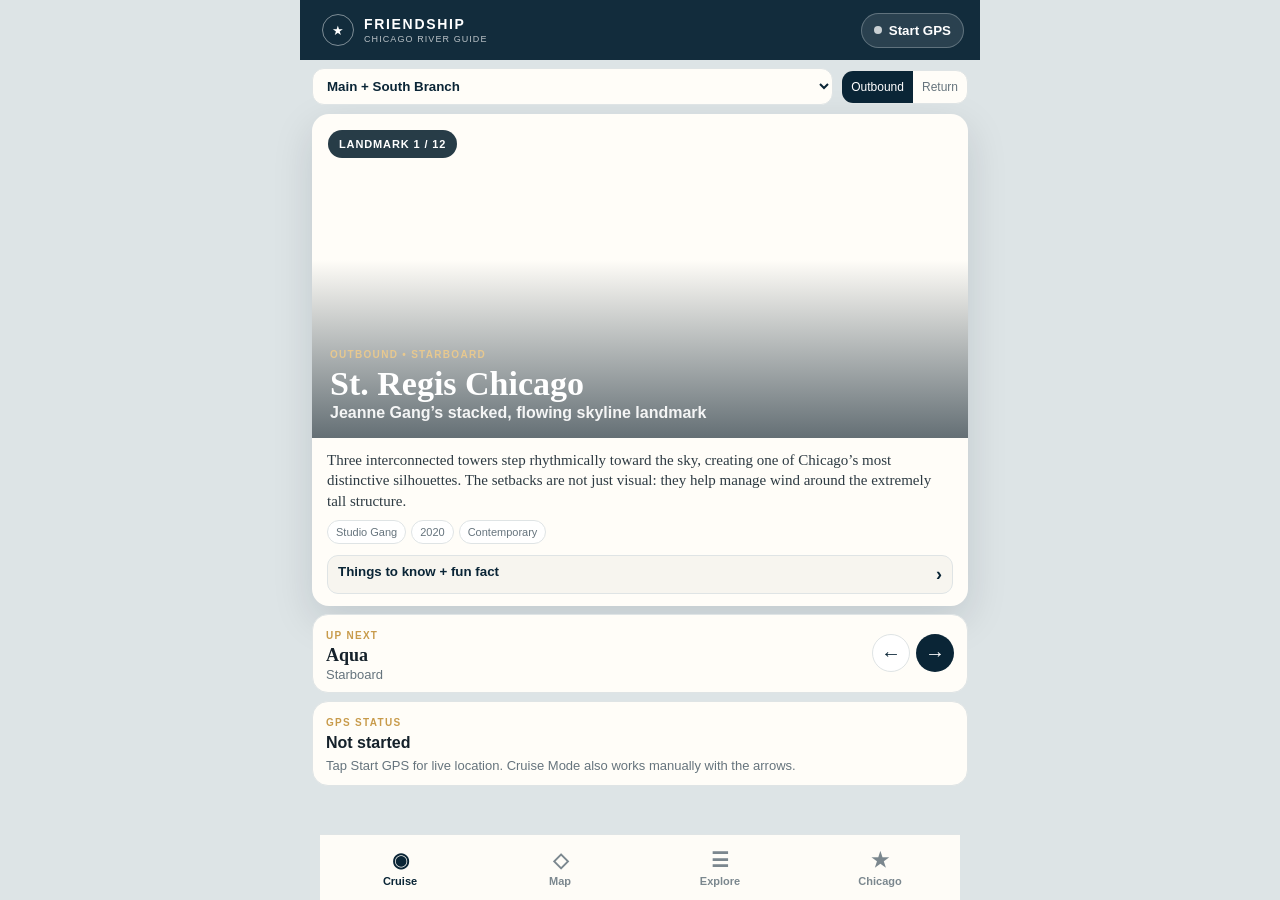
==== index.html @ 4856c68f "Load corrected St. Regis and Willis Tower photos" ====
<!doctype html>
<html lang="en">
<head>
<meta charset="utf-8">
<meta name="viewport" content="width=device-width,initial-scale=1,viewport-fit=cover">
<meta name="theme-color" content="#0a2536">
<meta name="apple-mobile-web-app-capable" content="yes">
<meta name="apple-mobile-web-app-status-bar-style" content="black-translucent">
<title>Friendship • Chicago River Guide</title>
<link rel="stylesheet" href="css/app.css?v=6">
<script>document.documentElement.classList.add("js");</script>
</head>
<body>
<header class="topbar">
  <button class="brand" id="homeBtn" aria-label="Guide home"><span class="flag">★</span><span><strong>FRIENDSHIP</strong><small>CHICAGO RIVER GUIDE</small></span></button>
  <button id="gpsBtn" class="gps-button"><span class="gps-dot"></span><span id="gpsLabel">Start GPS</span></button>
</header>
<main>
<section id="cruiseView" class="view active">
  <div class="route-strip">
    <select id="routeSelect" aria-label="Tour route"><option value="south">Main + South Branch</option><option value="north">Main + North Branch</option></select>
    <div class="direction-toggle" role="group"><button data-dir="outbound" class="active">Outbound</button><button data-dir="return">Return</button></div>
  </div>
  <article id="heroCard" class="hero-card">
    <div class="hero-image"><span class="hero-badge">LANDMARK 1</span><div class="hero-title-wrap"><span class="eyebrow">OUTBOUND • STARBOARD</span><h1>St. Regis Chicago</h1><p>Jeanne Gang’s stacked, flowing skyline landmark</p></div></div>
    <div class="hero-body"><p>Three interconnected towers step rhythmically toward the sky, creating one of Chicago’s most distinctive silhouettes.</p></div>
  </article>
  <section class="next-panel"><div><span class="eyebrow">UP NEXT</span><h3 id="nextName">Aqua</h3><p id="nextMeta">Starboard</p></div><div class="next-actions"><button id="prevBtn" class="circle-btn prev-btn" aria-label="Previous landmark">←</button><button id="nextBtn" class="circle-btn" aria-label="Next landmark">→</button></div></section>
  <section class="status-card" id="gpsStatus"><div><span class="eyebrow">GPS STATUS</span><strong>Not started</strong></div><p>Tap Start GPS for live location. Cruise Mode also works manually with the arrows.</p></section>
</section>
<section id="mapView" class="view"><div id="map"></div><div class="map-sheet"><strong id="mapSheetTitle">Tour map</strong><span id="mapSheetText">Tap a landmark pin for details.</span></div></section>
<section id="browseView" class="view"><div class="browse-head"><div><span class="eyebrow">ALL LANDMARKS</span><h1>Explore the river</h1></div><input id="searchInput" type="search" placeholder="Search"></div><div id="landmarkList" class="landmark-list"></div></section>
<section id="chicagoView" class="view chicago-view">
  <div class="chicago-head"><span class="eyebrow">BEYOND THE LANDMARKS</span><h1>Know Chicago</h1><p>The stories and symbols that make the buildings, bridges and river fit together.</p></div>
  <article class="story-card flag-wrap"><div class="flag-title"><span class="story-kicker">★ Chicago symbol</span><h2>Know the Chicago flag</h2></div><div class="chicago-flag" role="img" aria-label="Chicago flag with two blue stripes and four red six-pointed stars"><div class="flag-stripe top"></div><div class="flag-stars"><span>✶</span><span>✶</span><span>✶</span><span>✶</span></div><div class="flag-stripe bottom"></div></div><div class="flag-grid"><div class="flag-item"><strong>Two blue stripes</strong><span>Represent Chicago's waterways: Lake Michigan, the Chicago River system and the great canal connection.</span></div><div class="flag-item"><strong>Four red stars</strong><span>Fort Dearborn; the Great Chicago Fire; the 1893 World's Columbian Exposition; and the 1933–34 Century of Progress.</span></div><div class="flag-item"><strong>Six points each</strong><span>Chicago deliberately uses six-pointed stars. Each star's points carry additional symbolic meanings.</span></div><div class="flag-item"><strong>Designed in 1917</strong><span>Wallace Rice designed the flag. It originally had two stars; two more were added later.</span></div></div></article>
  <article class="story-card"><span class="story-kicker">Chicago story</span><h2>Why Chicago became Chicago</h2><h3>Water + rail + geography</h3><ul><li>Chicago sits near a low continental divide between the Great Lakes and Mississippi watersheds.</li><li>Early portage routes made the location strategically important before a major city existed.</li><li>Canals strengthened the water connection; railroads then multiplied Chicago's reach.</li><li>The city became a transfer point where goods, people, livestock, grain and mail changed transportation modes.</li><li>Much of the architecture along the river is a consequence of that economic geography.</li></ul><p class="takeaway"><strong>Worth knowing:</strong> Chicago did not become huge simply because it sat on Lake Michigan. Its power came from connecting transportation systems.</p></article>
  <article class="story-card"><span class="story-kicker">Engineering</span><h2>The river that changed direction</h2><ul><li>The Chicago River originally flowed toward Lake Michigan.</li><li>In 1900, Chicago completed the canal system that reversed the river's flow away from the lake.</li><li>Protecting Lake Michigan—the city's drinking-water source—was a major reason for the project.</li><li>The present Chicago Harbor Lock dates to the 1930s and helps control the lake-river connection.</li></ul><p class="takeaway">The memorable part is not simply that Chicago cleaned its river. The city re-engineered the regional water system.</p></article>
  <article class="story-card"><span class="story-kicker">Look around</span><h2>Chicago is a bridge city</h2><ul><li>Downtown street bridges are part of the city's navigation system, not just roadways.</li><li>The movable bridges let dense street grids coexist with a working river.</li><li>Bridge street names are one of the easiest ways to orient yourself as we move through downtown.</li><li>Watch how bridgehouses, steel trusses and skyscrapers form a layered streetscape visible only from the water.</li></ul></article>
  <article class="story-card"><span class="story-kicker">Return trip</span><h2>Don't repeat the tour—connect it</h2><ul><li>Compare River City with Marina City: same architect, radically different form.</li><li>Compare Aqua with St. Regis: same architect, two very different responses to form, site and wind.</li><li>At 150 North Riverside, look at the narrow base before looking up.</li><li>At Wolf Point, see if you can identify all three branches without the guide.</li><li>Compare older buildings that treated the river as infrastructure with newer buildings designed around river views and public space.</li></ul></article>
  <article class="story-card"><span class="story-kicker">Take it home</span><h2>Three big ideas</h2><p class="takeaway"><strong>1.</strong> Chicago exists where it does because of water and transportation.</p><p class="takeaway"><strong>2.</strong> Its architecture is inseparable from engineering—wind, soil, railroads, bridges and tight sites shaped what was possible.</p><p class="takeaway"><strong>3.</strong> The Chicago River isn't scenery behind the city. It is one of the main reasons the city exists.</p></article>
</section>
</main>
<nav class="bottom-nav"><button data-view="cruiseView" class="active"><span>◉</span>Cruise</button><button data-view="mapView"><span>◇</span>Map</button><button data-view="browseView"><span>☰</span>Explore</button><button data-view="chicagoView"><span>★</span>Chicago</button></nav>
<div id="detailModal" class="modal" aria-hidden="true"><div class="modal-backdrop"></div><article class="modal-card"><button id="closeModal" class="close-btn">×</button><div id="modalContent"></div></article></div>
<script type="module" src="js/app.js?v=6"></script>
<script type="module" src="js/photo-fix-v6.js?v=6"></script>
</body>
</html>
---- css/app.css ----
:root{--navy:#0a2536;--navy2:#102f43;--cream:#f6f1e8;--paper:#fffdf8;--gold:#c89b4b;--ink:#15212a;--muted:#66747d;--line:#dfe4e5;--green:#21765b;--shadow:0 14px 40px rgba(3,25,39,.13)}*{box-sizing:border-box}html,body{margin:0;background:var(--cream);color:var(--ink);font-family:-apple-system,BlinkMacSystemFont,"Segoe UI",sans-serif}body{padding-bottom:84px}.topbar{height:68px;position:sticky;top:0;z-index:1000;display:flex;align-items:center;justify-content:space-between;padding:0 16px;background:rgba(10,37,54,.96);backdrop-filter:blur(15px);color:#fff}.brand{display:flex;align-items:center;gap:10px;border:0;background:transparent;color:inherit;text-align:left}.brand .flag{display:grid;place-items:center;width:32px;height:32px;border:1px solid rgba(255,255,255,.45);border-radius:50%;font-size:13px}.brand strong{display:block;letter-spacing:.12em;font-size:14px}.brand small{display:block;opacity:.7;font-size:9px;letter-spacing:.12em;margin-top:2px}.gps-button{border:1px solid rgba(255,255,255,.25);background:rgba(255,255,255,.1);color:#fff;padding:9px 12px;border-radius:999px;font-weight:650;display:flex;align-items:center;gap:7px}.gps-dot{width:8px;height:8px;border-radius:50%;background:#c9d0d3}.gps-button.live .gps-dot{background:#55d99b;box-shadow:0 0 0 4px rgba(85,217,155,.14)}main{max-width:680px;margin:0 auto}.view{display:block}.js .view{display:none}.js .view.active{display:block}.route-strip{display:flex;gap:10px;padding:14px 14px 8px;align-items:center}.route-strip select{min-width:0;flex:1;border:1px solid var(--line);border-radius:12px;background:var(--paper);padding:11px 10px;font-weight:650;color:var(--navy)}.direction-toggle{display:flex;border:1px solid var(--line);border-radius:12px;overflow:hidden;background:var(--paper)}.direction-toggle button{border:0;background:transparent;padding:11px 9px;font-size:12px;color:var(--muted)}.direction-toggle button.active{background:var(--navy);color:#fff}.hero-card{margin:6px 14px 14px;background:var(--paper);border-radius:20px;overflow:hidden;box-shadow:var(--shadow)}.hero-image{height:310px;background:linear-gradient(135deg,#17394d,#7d9cac);background-size:cover;background-position:center;position:relative}.hero-image:after{content:"";position:absolute;inset:0;background:linear-gradient(0deg,rgba(5,24,36,.62) 0%,transparent 55%)}.hero-badge{position:absolute;left:16px;top:16px;z-index:2;background:rgba(8,31,45,.87);backdrop-filter:blur(8px);color:#fff;border-radius:999px;padding:8px 11px;font-weight:800;font-size:11px;letter-spacing:.08em}.hero-distance{position:absolute;right:16px;top:16px;z-index:2;background:rgba(255,255,255,.92);color:var(--navy);border-radius:999px;padding:8px 11px;font-weight:800;font-size:11px}.hero-title-wrap{position:absolute;left:18px;right:18px;bottom:16px;z-index:2;color:#fff}.hero-title-wrap .eyebrow{color:#e7c88f}.hero-title-wrap h1{font-family:Georgia,serif;font-size:34px;line-height:1.01;margin:5px 0 3px}.hero-title-wrap p{margin:0;font-weight:650;opacity:.92}.photo-credit{font-size:10px;color:#7b878e;margin:0 0 9px;text-align:right;font-family:-apple-system,BlinkMacSystemFont,"Segoe UI",sans-serif}.hero-body{padding:18px}.hero-body p{font-family:Georgia,serif;font-size:17px;line-height:1.48;margin:0 0 14px;color:#2d3a42}.fact-row{display:flex;gap:8px;overflow-x:auto;padding-bottom:2px}.fact-chip{white-space:nowrap;border:1px solid var(--line);border-radius:999px;padding:7px 10px;font-size:12px;color:var(--muted);background:#fff}.next-panel,.status-card{margin:0 14px 14px;background:var(--paper);border:1px solid var(--line);border-radius:16px;padding:15px 16px;display:flex;justify-content:space-between;align-items:center}.next-panel h3{margin:4px 0 2px;font-family:Georgia,serif;font-size:20px}.next-panel p{margin:0;color:var(--muted);font-size:13px}.circle-btn{width:42px;height:42px;border-radius:50%;border:0;background:var(--navy);color:#fff;font-size:20px}.eyebrow{font-size:10px;letter-spacing:.13em;font-weight:850;color:var(--gold)}.status-card{display:block}.status-card strong{display:block;margin-top:4px}.status-card p{font-size:13px;line-height:1.4;color:var(--muted);margin:8px 0 0}.status-card.live{border-color:#a9d6c5;background:#f4fbf8}#mapView{position:relative}#map{background:#dfe9ec;position:relative;overflow:visible;padding-bottom:10px}.map-sheet{position:static;margin:10px 14px 14px;background:rgba(255,253,248,.98);border-radius:14px;padding:12px 14px;box-shadow:var(--shadow)}.map-sheet strong{display:block}.map-sheet span{display:block;color:var(--muted);font-size:12px;margin-top:2px}.browse-head{padding:24px 16px 12px}.browse-head h1{font-family:Georgia,serif;margin:3px 0 16px;font-size:32px}.browse-head input{width:100%;border:1px solid var(--line);background:var(--paper);border-radius:12px;padding:12px 14px;font-size:16px}.landmark-list{padding:0 14px}.landmark-item{display:grid;grid-template-columns:82px 1fr auto;gap:12px;align-items:center;background:var(--paper);border:1px solid var(--line);padding:9px;border-radius:14px;margin-bottom:9px}.landmark-thumb{width:82px;height:70px;border-radius:9px;background:linear-gradient(135deg,#17394d,#8ba4b1);background-size:cover;background-position:center}.landmark-item h3{font-family:Georgia,serif;margin:0 0 3px;font-size:17px}.landmark-item p{margin:0;color:var(--muted);font-size:12px}.landmark-item button{border:0;background:transparent;color:var(--navy);font-size:19px;padding:12px}.bottom-nav{position:fixed;z-index:1200;left:0;right:0;bottom:0;height:72px;padding-bottom:env(safe-area-inset-bottom);background:rgba(255,253,248,.96);backdrop-filter:blur(16px);border-top:1px solid var(--line);display:flex;justify-content:space-around}.bottom-nav button{width:25%;border:0;background:transparent;color:#7b878e;font-size:11px;font-weight:700}.bottom-nav span{font-size:20px;display:block;margin-bottom:3px}.bottom-nav button.active{color:var(--navy)}.modal{display:none;position:fixed;inset:0;z-index:2000}.modal.open{display:block}.modal-backdrop{position:absolute;inset:0;background:rgba(2,18,28,.55)}.modal-card{position:absolute;left:0;right:0;bottom:0;max-height:86vh;overflow:auto;background:var(--paper);border-radius:22px 22px 0 0;padding:0 0 calc(20px + env(safe-area-inset-bottom));box-shadow:0 -20px 60px rgba(0,0,0,.18)}.close-btn{position:sticky;float:right;top:12px;margin:12px 12px 0 0;z-index:3;width:36px;height:36px;border-radius:50%;border:0;background:rgba(255,255,255,.92);font-size:24px}.modal-photo{height:260px;background:linear-gradient(135deg,#17394d,#8ba4b1);background-size:cover;background-position:center}.modal-copy{padding:20px}.modal-copy h2{font-family:Georgia,serif;font-size:29px;margin:5px 0 5px}.modal-copy .subtitle{color:var(--muted);margin:0 0 16px}.modal-copy p{font-family:Georgia,serif;line-height:1.55}.detail-grid{display:grid;grid-template-columns:1fr 1fr;border-top:1px solid var(--line);margin-top:16px}.detail-grid div{padding:12px 0;border-bottom:1px solid var(--line)}.detail-grid div:nth-child(odd){padding-right:10px}.detail-grid strong{display:block;font-size:11px;color:var(--muted);text-transform:uppercase;letter-spacing:.08em}.detail-grid span{font-size:14px;font-weight:650}.offline-map{width:100%;height:auto;aspect-ratio:100/128;display:block;background:#eef2f1;max-height:66vh}.river-line{fill:none;stroke:#70aec7;stroke-width:10;stroke-linecap:round;stroke-linejoin:round}.river-core{fill:none;stroke:#c2e0ea;stroke-width:6.5;stroke-linecap:round;stroke-linejoin:round}.route-line{fill:none;stroke:#16394d;stroke-width:2.1;stroke-dasharray:5 3;opacity:.95}.context-river{fill:none;stroke:#91a6ad;stroke-width:5.5;opacity:.22;stroke-linecap:round;stroke-linejoin:round}.map-pin{cursor:pointer}.map-pin circle{fill:#d7a93d;stroke:#fff;stroke-width:1.1}.map-pin .pin-num{font-size:3.1px;text-anchor:middle;dominant-baseline:middle;fill:#17394d;font-weight:900}.user-dot{fill:#16805f;stroke:#fff;stroke-width:1.5}.user-accuracy{fill:#16805f;opacity:.11;stroke:#16805f;stroke-width:.35}.map-bg-label{font-size:2.8px;fill:#6f8188;letter-spacing:.08em}.water-label{fill:#4f91aa;font-size:2.45px;font-weight:800;letter-spacing:.05em}.map-ref circle{fill:#6f8188}.map-ref text{fill:#52666e;font-size:2.15px;font-weight:700}.map-legend{position:static;display:grid;grid-template-columns:1fr 1fr;gap:6px 10px;background:#fffdf8;border-top:1px solid rgba(23,57,77,.12);padding:12px 14px 14px;max-height:220px;overflow:auto}.map-key{display:flex;align-items:center;gap:6px;font-size:10.5px;line-height:1.15;color:#263e49}.map-key b{display:grid;place-items:center;min-width:19px;height:19px;border-radius:50%;background:#d7a93d;color:#17394d;font-size:10px}.map-key.active{font-weight:800}.map-key.active b{outline:2px solid #17394d}.prev-btn{margin-right:6px;background:#fff;color:var(--navy);border:1px solid var(--line)}.next-actions{display:flex;align-items:center}.chicago-view{padding:20px 14px 110px}.chicago-head{padding:4px 2px 16px}.chicago-head h1{font-family:Georgia,serif;font-size:32px;margin:4px 0 6px}.chicago-head p{color:var(--muted);margin:0;line-height:1.45}.story-card{background:var(--paper);border:1px solid var(--line);border-radius:16px;padding:17px;margin-bottom:12px;box-shadow:0 5px 18px rgba(20,43,54,.04)}.story-card h2{font-family:Georgia,serif;font-size:23px;margin:2px 0 10px}.story-card h3{font-size:12px;letter-spacing:.09em;text-transform:uppercase;color:var(--muted);margin:15px 0 6px}.story-card p{line-height:1.5;margin:7px 0}.story-card ul{margin:7px 0 0;padding-left:20px}.story-card li{margin:7px 0;line-height:1.4}.flag-wrap{overflow:hidden;padding:0}.flag-title{padding:17px 17px 6px}.chicago-flag{position:relative;height:150px;background:#fff;margin:8px 17px 12px;border:1px solid #d8d8d8;box-shadow:0 4px 12px rgba(0,0,0,.05)}.flag-stripe{position:absolute;left:0;right:0;height:23px;background:#6cc3e6}.flag-stripe.top{top:28px}.flag-stripe.bottom{bottom:28px}.flag-stars{position:absolute;left:0;right:0;top:55px;height:40px;display:flex;align-items:center;justify-content:center;gap:12px;color:#e02630;font-size:30px;font-weight:900;line-height:1}.flag-grid{display:grid;grid-template-columns:1fr 1fr;gap:9px;padding:0 17px 17px}.flag-item{background:#f5f7f6;border-radius:11px;padding:10px}.flag-item strong{display:block;font-size:11px;text-transform:uppercase;letter-spacing:.07em;color:var(--navy);margin-bottom:3px}.flag-item span{font-size:12px;color:#52666e;line-height:1.35}.story-kicker{display:inline-flex;align-items:center;gap:6px;font-size:11px;font-weight:800;color:#b17a13;text-transform:uppercase;letter-spacing:.08em}.takeaway{border-left:4px solid #d7a93d;padding-left:13px}.more-btn{display:block;width:100%;margin-top:14px;border:1px solid var(--line);background:#f7f5ef;color:var(--navy);border-radius:11px;padding:11px 12px;font-weight:800;text-align:left}.more-btn span{float:right;font-size:18px}.things-box{background:#f5f7f6;border-radius:13px;padding:13px 14px;margin:16px 0}.things-box h3,.fun-box h3{margin:0 0 8px;font-size:11px;letter-spacing:.09em;text-transform:uppercase;color:var(--muted)}.things-box ul{margin:0;padding-left:19px}.things-box li{margin:6px 0;line-height:1.4;font-family:system-ui,-apple-system,sans-serif;font-size:14px}.fun-box{border-left:4px solid #d7a93d;padding:10px 13px;background:#fff9ea;border-radius:0 10px 10px 0;margin:14px 0}.fun-box p{margin:0;font-family:system-ui,-apple-system,sans-serif;font-size:14px;line-height:1.45}
/* v2 hosted layout: keep Cruise controls within first viewport */
:root{--topbar-h:60px;--bottomnav-h:66px}body{padding-bottom:calc(var(--bottomnav-h) + env(safe-area-inset-bottom))}.topbar{height:var(--topbar-h)}.bottom-nav{height:var(--bottomnav-h)}#cruiseView{min-height:calc(100dvh - var(--topbar-h) - var(--bottomnav-h));padding-bottom:4px}.route-strip{padding:8px 12px 5px;gap:8px}.route-strip select,.direction-toggle button{padding-top:9px;padding-bottom:9px}.hero-card{margin:4px 12px 8px;border-radius:17px}.hero-image{height:clamp(190px,31dvh,270px)}.hero-body{padding:12px 15px}.hero-body>p{font-size:15px;line-height:1.35;margin:0 0 9px;display:-webkit-box;-webkit-line-clamp:3;-webkit-box-orient:vertical;overflow:hidden}.fact-row{gap:5px}.fact-chip{padding:5px 8px;font-size:11px}.more-btn{margin-top:9px;padding:8px 10px}.next-panel{margin:0 12px 8px;padding:10px 13px;min-height:58px}.next-panel h3{font-size:18px;margin:2px 0 1px}.circle-btn{width:38px;height:38px}.status-card{margin:0 12px 8px;padding:10px 13px}.status-card p{margin-top:5px}.local-note{display:none}@media(max-width:430px) and (max-height:800px){:root{--topbar-h:56px}.hero-image{height:clamp(165px,27dvh,220px)}.hero-title-wrap h1{font-size:27px}.hero-body>p{-webkit-line-clamp:2}.fact-row{display:none}.more-btn{margin-top:4px}.route-strip{padding-top:5px}}@media(max-width:420px){.hero-title-wrap h1{font-size:30px}.route-strip{flex-wrap:wrap}.route-strip select{flex-basis:100%}.direction-toggle{width:100%}.direction-toggle button{flex:1}.map-legend{grid-template-columns:1fr;max-height:240px}.offline-map{max-height:none}}@media(max-width:390px){.bottom-nav button{font-size:10px}.bottom-nav span{font-size:18px}.flag-grid{grid-template-columns:1fr}.chicago-flag{height:130px}.flag-stars{font-size:26px;gap:9px;top:47px}.flag-stripe.top{top:24px}.flag-stripe.bottom{bottom:24px}}@media(min-width:700px){body{background:#dde4e6}.topbar{max-width:680px;margin:0 auto}.hero-image{height:clamp(220px,36dvh,330px)}.hero-body>p{-webkit-line-clamp:4}.bottom-nav{left:50%;transform:translateX(-50%);max-width:680px}.modal-card{max-width:680px;left:50%;transform:translateX(-50%)}}
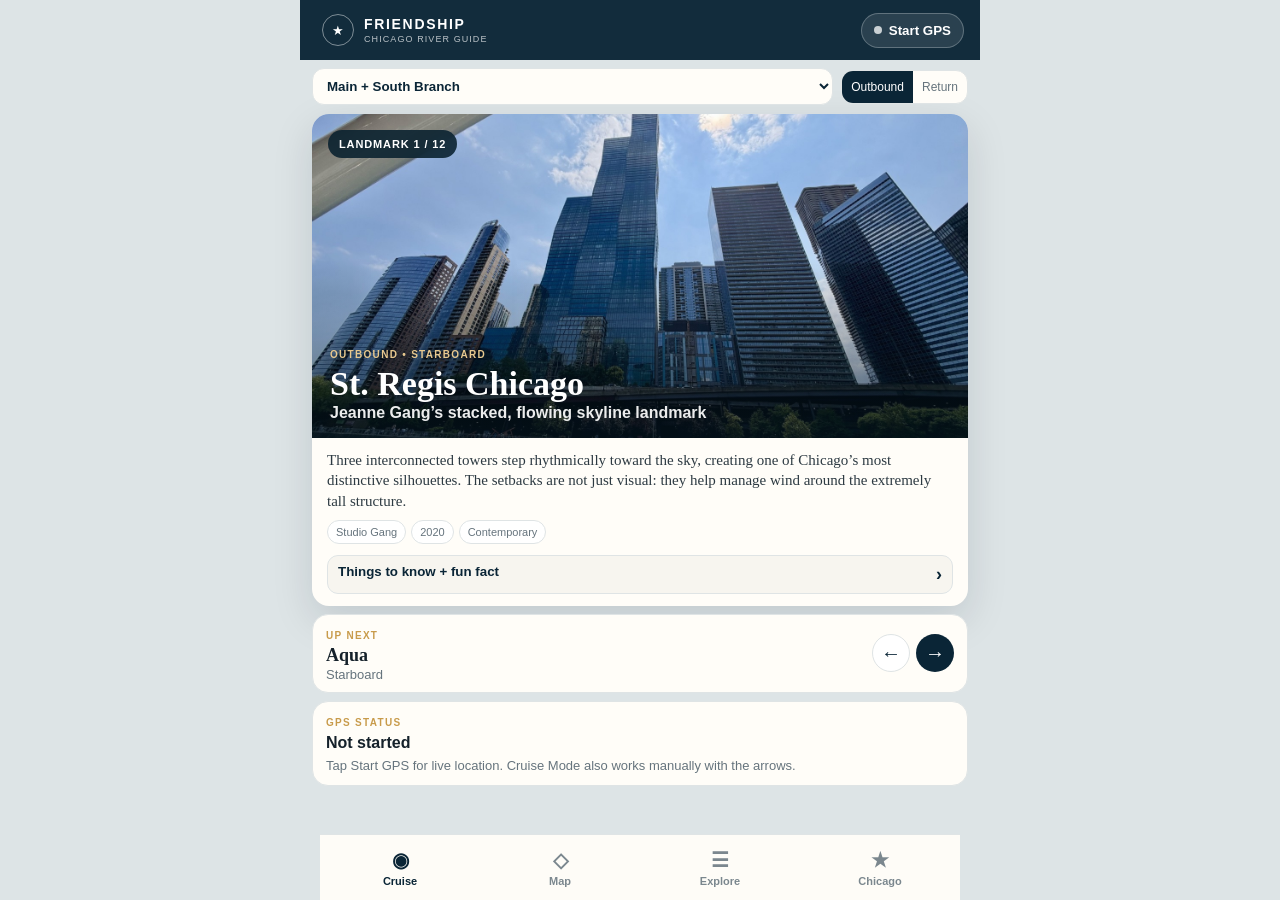
==== commit 986b73c5: "Load corrected landmark photo wiring" ====
--- a/index.html
+++ b/index.html
@@ -7,7 +7,7 @@
 <meta name="apple-mobile-web-app-capable" content="yes">
 <meta name="apple-mobile-web-app-status-bar-style" content="black-translucent">
 <title>Friendship • Chicago River Guide</title>
-<link rel="stylesheet" href="css/app.css?v=6">
+<link rel="stylesheet" href="css/app.css?v=5">
 <script>document.documentElement.classList.add("js");</script>
 </head>
 <body>
@@ -42,7 +42,7 @@
 </main>
 <nav class="bottom-nav"><button data-view="cruiseView" class="active"><span>◉</span>Cruise</button><button data-view="mapView"><span>◇</span>Map</button><button data-view="browseView"><span>☰</span>Explore</button><button data-view="chicagoView"><span>★</span>Chicago</button></nav>
 <div id="detailModal" class="modal" aria-hidden="true"><div class="modal-backdrop"></div><article class="modal-card"><button id="closeModal" class="close-btn">×</button><div id="modalContent"></div></article></div>
-<script type="module" src="js/app.js?v=6"></script>
-<script type="module" src="js/photo-fix-v6.js?v=6"></script>
+<script type="module" src="js/app.js?v=5"></script>
+<script type="module" src="js/photo-fix-v7.js?v=7"></script>
 </body>
 </html>
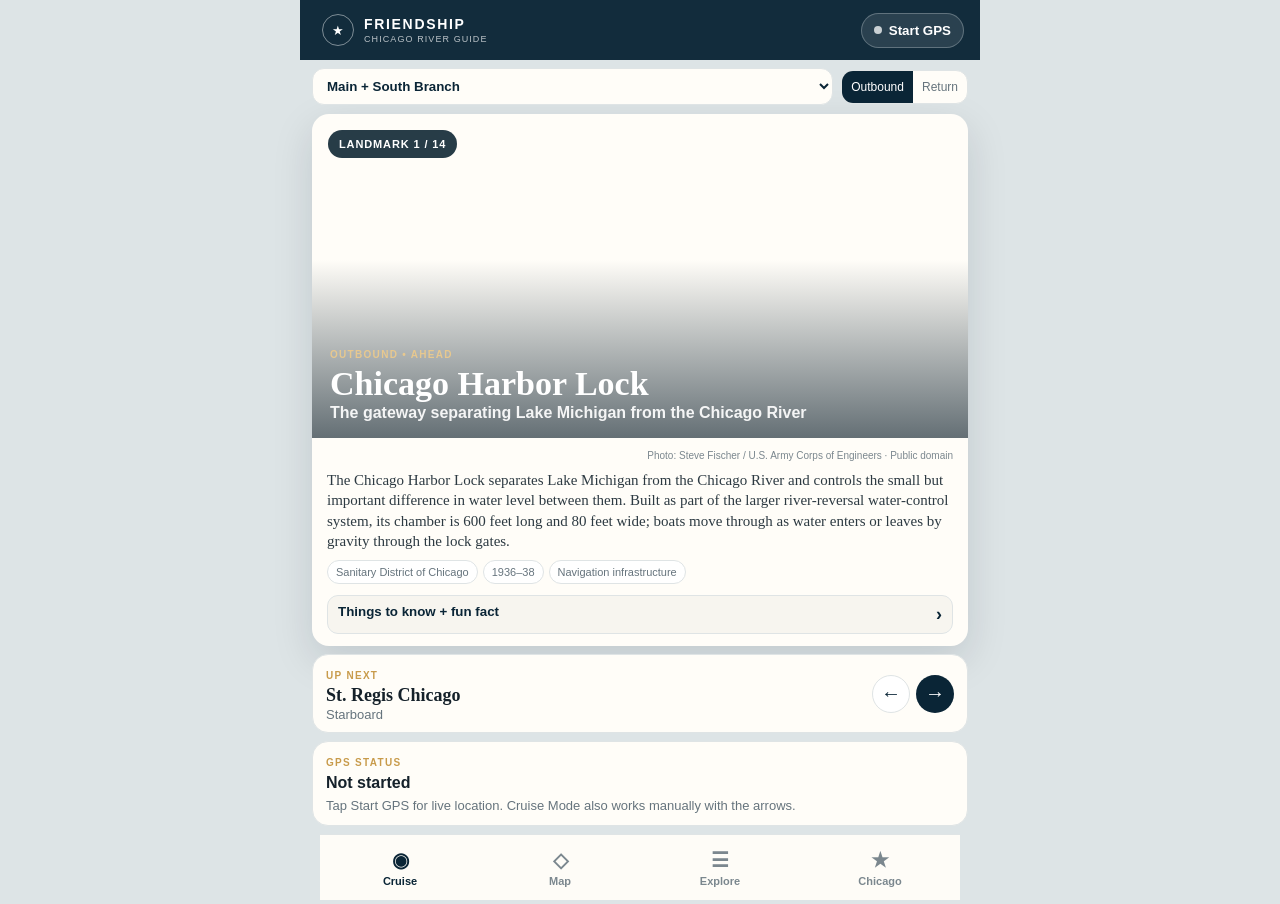
==== commit 65424a87: "Add Google Analytics to River Guide" ====
--- a/index.html
+++ b/index.html
@@ -6,9 +6,20 @@
 <meta name="theme-color" content="#0a2536">
 <meta name="apple-mobile-web-app-capable" content="yes">
 <meta name="apple-mobile-web-app-status-bar-style" content="black-translucent">
+<meta http-equiv="Cache-Control" content="no-cache, no-store, must-revalidate">
+<meta http-equiv="Pragma" content="no-cache">
+<meta http-equiv="Expires" content="0">
 <title>Friendship • Chicago River Guide</title>
-<link rel="stylesheet" href="css/app.css?v=5">
-<script>document.documentElement.classList.add("js");</script>
+<link id="appStyles" rel="stylesheet" href="css/app.css">
+<link id="bridgeStyles" rel="stylesheet" href="css/bridges.css">
+<script async src="https://www.googletagmanager.com/gtag/js?id=G-EXR0EH5GRD"></script>
+<script>
+window.dataLayer=window.dataLayer||[];
+function gtag(){dataLayer.push(arguments)}
+gtag('js',new Date());
+gtag('config','G-EXR0EH5GRD',{send_page_view:true});
+document.documentElement.classList.add("js");
+</script>
 </head>
 <body>
 <header class="topbar">
@@ -32,7 +43,7 @@
 <section id="browseView" class="view"><div class="browse-head"><div><span class="eyebrow">ALL LANDMARKS</span><h1>Explore the river</h1></div><input id="searchInput" type="search" placeholder="Search"></div><div id="landmarkList" class="landmark-list"></div></section>
 <section id="chicagoView" class="view chicago-view">
   <div class="chicago-head"><span class="eyebrow">BEYOND THE LANDMARKS</span><h1>Know Chicago</h1><p>The stories and symbols that make the buildings, bridges and river fit together.</p></div>
-  <article class="story-card flag-wrap"><div class="flag-title"><span class="story-kicker">★ Chicago symbol</span><h2>Know the Chicago flag</h2></div><div class="chicago-flag" role="img" aria-label="Chicago flag with two blue stripes and four red six-pointed stars"><div class="flag-stripe top"></div><div class="flag-stars"><span>✶</span><span>✶</span><span>✶</span><span>✶</span></div><div class="flag-stripe bottom"></div></div><div class="flag-grid"><div class="flag-item"><strong>Two blue stripes</strong><span>Represent Chicago's waterways: Lake Michigan, the Chicago River system and the great canal connection.</span></div><div class="flag-item"><strong>Four red stars</strong><span>Fort Dearborn; the Great Chicago Fire; the 1893 World's Columbian Exposition; and the 1933–34 Century of Progress.</span></div><div class="flag-item"><strong>Six points each</strong><span>Chicago deliberately uses six-pointed stars. Each star's points carry additional symbolic meanings.</span></div><div class="flag-item"><strong>Designed in 1917</strong><span>Wallace Rice designed the flag. It originally had two stars; two more were added later.</span></div></div></article>
+  <article class="story-card flag-wrap"><div class="flag-title"><span class="story-kicker">★ Chicago symbol</span><h2>Know the Chicago flag</h2></div><div class="chicago-flag" role="img" aria-label="Chicago flag with two blue stripes and four red six-pointed stars"><div class="flag-stripe top"></div><div class="flag-stars"><span>✶</span><span>✶</span><span>✶</span><span>✶</span></div><div class="flag-stripe bottom"></div><div class="flag-grid"><div class="flag-item"><strong>Two blue stripes</strong><span>Represent Chicago's waterways: Lake Michigan, the Chicago River system and the great canal connection.</span></div><div class="flag-item"><strong>Four red stars</strong><span>Fort Dearborn; the Great Chicago Fire; the 1893 World's Columbian Exposition; and the 1933–34 Century of Progress.</span></div><div class="flag-item"><strong>Six points each</strong><span>Chicago deliberately uses six-pointed stars. Each star's points carry additional symbolic meanings.</span></div><div class="flag-item"><strong>Designed in 1917</strong><span>Wallace Rice designed the flag. It originally had two stars; two more were added later.</span></div></div></article>
   <article class="story-card"><span class="story-kicker">Chicago story</span><h2>Why Chicago became Chicago</h2><h3>Water + rail + geography</h3><ul><li>Chicago sits near a low continental divide between the Great Lakes and Mississippi watersheds.</li><li>Early portage routes made the location strategically important before a major city existed.</li><li>Canals strengthened the water connection; railroads then multiplied Chicago's reach.</li><li>The city became a transfer point where goods, people, livestock, grain and mail changed transportation modes.</li><li>Much of the architecture along the river is a consequence of that economic geography.</li></ul><p class="takeaway"><strong>Worth knowing:</strong> Chicago did not become huge simply because it sat on Lake Michigan. Its power came from connecting transportation systems.</p></article>
   <article class="story-card"><span class="story-kicker">Engineering</span><h2>The river that changed direction</h2><ul><li>The Chicago River originally flowed toward Lake Michigan.</li><li>In 1900, Chicago completed the canal system that reversed the river's flow away from the lake.</li><li>Protecting Lake Michigan—the city's drinking-water source—was a major reason for the project.</li><li>The present Chicago Harbor Lock dates to the 1930s and helps control the lake-river connection.</li></ul><p class="takeaway">The memorable part is not simply that Chicago cleaned its river. The city re-engineered the regional water system.</p></article>
   <article class="story-card"><span class="story-kicker">Look around</span><h2>Chicago is a bridge city</h2><ul><li>Downtown street bridges are part of the city's navigation system, not just roadways.</li><li>The movable bridges let dense street grids coexist with a working river.</li><li>Bridge street names are one of the easiest ways to orient yourself as we move through downtown.</li><li>Watch how bridgehouses, steel trusses and skyscrapers form a layered streetscape visible only from the water.</li></ul></article>
@@ -42,7 +53,6 @@
 </main>
 <nav class="bottom-nav"><button data-view="cruiseView" class="active"><span>◉</span>Cruise</button><button data-view="mapView"><span>◇</span>Map</button><button data-view="browseView"><span>☰</span>Explore</button><button data-view="chicagoView"><span>★</span>Chicago</button></nav>
 <div id="detailModal" class="modal" aria-hidden="true"><div class="modal-backdrop"></div><article class="modal-card"><button id="closeModal" class="close-btn">×</button><div id="modalContent"></div></article></div>
-<script type="module" src="js/app.js?v=5"></script>
-<script type="module" src="js/photo-fix-v7.js?v=7"></script>
+<script src="js/bootstrap.js"></script>
 </body>
 </html>
--- a/css/bridges.css
+++ b/css/bridges.css
@@ -0,0 +1,7 @@
+.map-bridge{pointer-events:none}.map-bridge .bridge-shadow{stroke:#fffdf8;stroke-width:2.6;stroke-linecap:round;opacity:.95}.map-bridge .bridge-deck{stroke:#53666e;stroke-width:1.15;stroke-linecap:round}.map-bridge text{fill:#344b55;font-size:2.05px;font-weight:800;paint-order:stroke;stroke:#fffdf8;stroke-width:.7px;stroke-linejoin:round}
+/* Keep route guidance visually subordinate to bridges and POIs. */
+.route-line{stroke:#31586b!important;stroke-width:.55!important;stroke-dasharray:.15 2.1!important;stroke-linecap:round;opacity:.34!important}
+/* Chicago Harbor Lock: a squared chamber overlay replaces the rounded river-end look. */
+.map-lock{pointer-events:none}.map-lock .lock-chamber{fill:#c2e0ea;stroke:#70aec7;stroke-width:1.5}.map-lock .lock-gate{stroke:#53666e;stroke-width:1.05;stroke-linecap:round}.map-lock .lock-label{fill:#496875;font-size:1.7px;font-weight:900;letter-spacing:.12em;paint-order:stroke;stroke:#c2e0ea;stroke-width:.55px}
+/* Make the lake/river transition immediately legible without overpowering the route. */
+.map-lake{pointer-events:none}.map-lake .lake-water{fill:#d8edf4;stroke:#8fc5d8;stroke-width:.55;opacity:.92}.map-lake .lake-label{fill:#4c7e91;font-size:2.15px;font-weight:900;letter-spacing:.14em;opacity:.9;paint-order:stroke;stroke:#d8edf4;stroke-width:.8px}
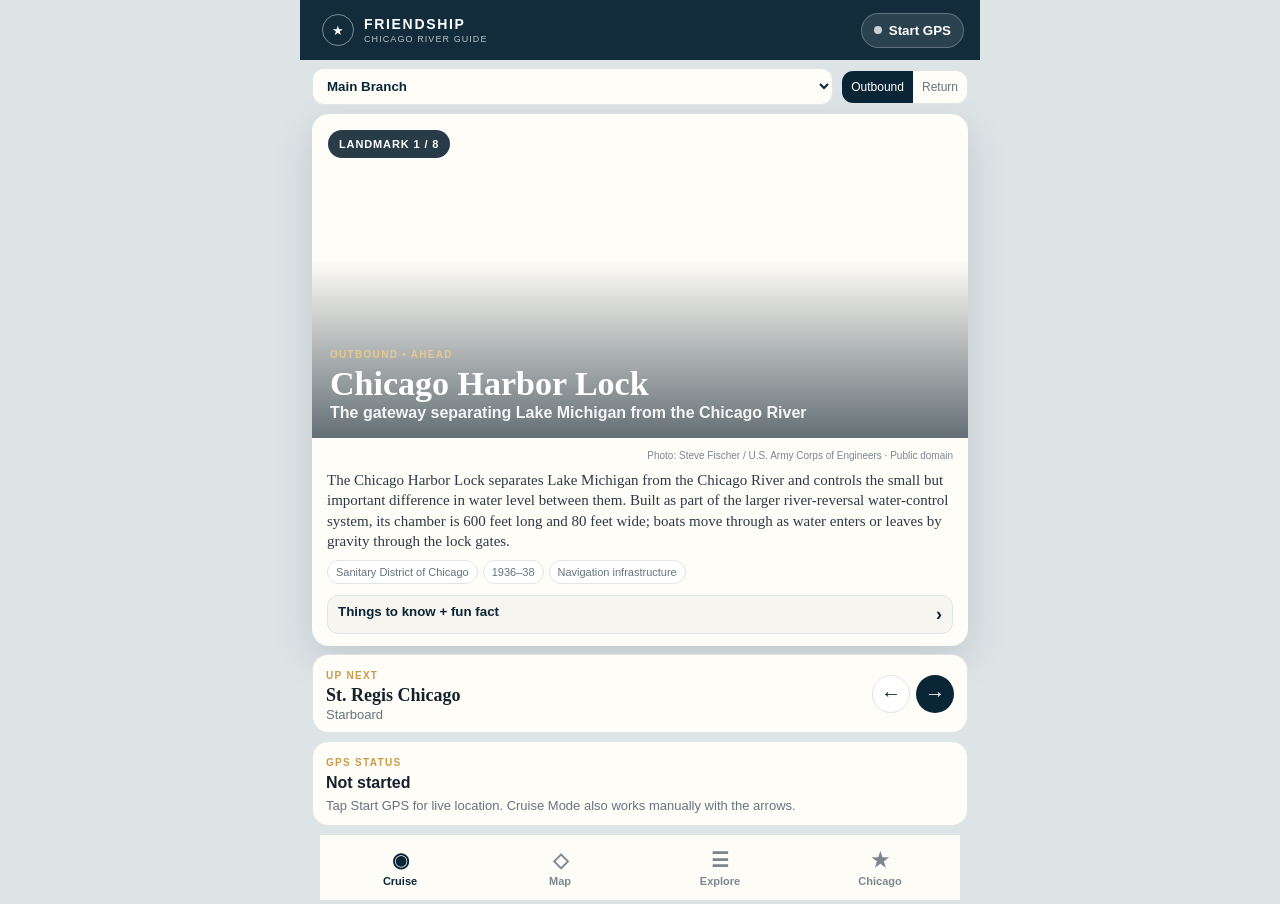
==== commit e84d857a: "Add separate Main, South, and North branch selectors" ====
--- a/index.html
+++ b/index.html
@@ -29,21 +29,21 @@
 <main>
 <section id="cruiseView" class="view active">
   <div class="route-strip">
-    <select id="routeSelect" aria-label="Tour route"><option value="south">Main + South Branch</option><option value="north">Main + North Branch</option></select>
+    <select id="routeSelect" aria-label="River branch"><option value="main">Main Branch</option><option value="south">South Branch</option><option value="north">North Branch</option></select>
     <div class="direction-toggle" role="group"><button data-dir="outbound" class="active">Outbound</button><button data-dir="return">Return</button></div>
   </div>
   <article id="heroCard" class="hero-card">
-    <div class="hero-image"><span class="hero-badge">LANDMARK 1</span><div class="hero-title-wrap"><span class="eyebrow">OUTBOUND • STARBOARD</span><h1>St. Regis Chicago</h1><p>Jeanne Gang’s stacked, flowing skyline landmark</p></div></div>
-    <div class="hero-body"><p>Three interconnected towers step rhythmically toward the sky, creating one of Chicago’s most distinctive silhouettes.</p></div>
+    <div class="hero-image"><span class="hero-badge">LANDMARK 1</span><div class="hero-title-wrap"><span class="eyebrow">OUTBOUND • AHEAD</span><h1>Chicago Harbor Lock</h1><p>The gateway between Lake Michigan and the Chicago River</p></div></div>
+    <div class="hero-body"><p>The Main Branch begins at the Chicago Harbor Lock and runs west to Wolf Point.</p></div>
   </article>
-  <section class="next-panel"><div><span class="eyebrow">UP NEXT</span><h3 id="nextName">Aqua</h3><p id="nextMeta">Starboard</p></div><div class="next-actions"><button id="prevBtn" class="circle-btn prev-btn" aria-label="Previous landmark">←</button><button id="nextBtn" class="circle-btn" aria-label="Next landmark">→</button></div></section>
+  <section class="next-panel"><div><span class="eyebrow">UP NEXT</span><h3 id="nextName">St. Regis Chicago</h3><p id="nextMeta">Starboard</p></div><div class="next-actions"><button id="prevBtn" class="circle-btn prev-btn" aria-label="Previous landmark">←</button><button id="nextBtn" class="circle-btn" aria-label="Next landmark">→</button></div></section>
   <section class="status-card" id="gpsStatus"><div><span class="eyebrow">GPS STATUS</span><strong>Not started</strong></div><p>Tap Start GPS for live location. Cruise Mode also works manually with the arrows.</p></section>
 </section>
 <section id="mapView" class="view"><div id="map"></div><div class="map-sheet"><strong id="mapSheetTitle">Tour map</strong><span id="mapSheetText">Tap a landmark pin for details.</span></div></section>
 <section id="browseView" class="view"><div class="browse-head"><div><span class="eyebrow">ALL LANDMARKS</span><h1>Explore the river</h1></div><input id="searchInput" type="search" placeholder="Search"></div><div id="landmarkList" class="landmark-list"></div></section>
 <section id="chicagoView" class="view chicago-view">
   <div class="chicago-head"><span class="eyebrow">BEYOND THE LANDMARKS</span><h1>Know Chicago</h1><p>The stories and symbols that make the buildings, bridges and river fit together.</p></div>
-  <article class="story-card flag-wrap"><div class="flag-title"><span class="story-kicker">★ Chicago symbol</span><h2>Know the Chicago flag</h2></div><div class="chicago-flag" role="img" aria-label="Chicago flag with two blue stripes and four red six-pointed stars"><div class="flag-stripe top"></div><div class="flag-stars"><span>✶</span><span>✶</span><span>✶</span><span>✶</span></div><div class="flag-stripe bottom"></div><div class="flag-grid"><div class="flag-item"><strong>Two blue stripes</strong><span>Represent Chicago's waterways: Lake Michigan, the Chicago River system and the great canal connection.</span></div><div class="flag-item"><strong>Four red stars</strong><span>Fort Dearborn; the Great Chicago Fire; the 1893 World's Columbian Exposition; and the 1933–34 Century of Progress.</span></div><div class="flag-item"><strong>Six points each</strong><span>Chicago deliberately uses six-pointed stars. Each star's points carry additional symbolic meanings.</span></div><div class="flag-item"><strong>Designed in 1917</strong><span>Wallace Rice designed the flag. It originally had two stars; two more were added later.</span></div></div></article>
+  <article class="story-card flag-wrap"><div class="flag-title"><span class="story-kicker">★ Chicago symbol</span><h2>Know the Chicago flag</h2></div><div class="chicago-flag" role="img" aria-label="Chicago flag with two blue stripes and four red six-pointed stars"><div class="flag-stripe top"></div><div class="flag-stars"><span>✶</span><span>✶</span><span>✶</span><span>✶</span></div><div class="flag-stripe bottom"></div></div><div class="flag-grid"><div class="flag-item"><strong>Two blue stripes</strong><span>Represent Chicago's waterways: Lake Michigan, the Chicago River system and the great canal connection.</span></div><div class="flag-item"><strong>Four red stars</strong><span>Fort Dearborn; the Great Chicago Fire; the 1893 World's Columbian Exposition; and the 1933–34 Century of Progress.</span></div><div class="flag-item"><strong>Six points each</strong><span>Chicago deliberately uses six-pointed stars. Each star's points carry additional symbolic meanings.</span></div><div class="flag-item"><strong>Designed in 1917</strong><span>Wallace Rice designed the flag. It originally had two stars; two more were added later.</span></div></div></article>
   <article class="story-card"><span class="story-kicker">Chicago story</span><h2>Why Chicago became Chicago</h2><h3>Water + rail + geography</h3><ul><li>Chicago sits near a low continental divide between the Great Lakes and Mississippi watersheds.</li><li>Early portage routes made the location strategically important before a major city existed.</li><li>Canals strengthened the water connection; railroads then multiplied Chicago's reach.</li><li>The city became a transfer point where goods, people, livestock, grain and mail changed transportation modes.</li><li>Much of the architecture along the river is a consequence of that economic geography.</li></ul><p class="takeaway"><strong>Worth knowing:</strong> Chicago did not become huge simply because it sat on Lake Michigan. Its power came from connecting transportation systems.</p></article>
   <article class="story-card"><span class="story-kicker">Engineering</span><h2>The river that changed direction</h2><ul><li>The Chicago River originally flowed toward Lake Michigan.</li><li>In 1900, Chicago completed the canal system that reversed the river's flow away from the lake.</li><li>Protecting Lake Michigan—the city's drinking-water source—was a major reason for the project.</li><li>The present Chicago Harbor Lock dates to the 1930s and helps control the lake-river connection.</li></ul><p class="takeaway">The memorable part is not simply that Chicago cleaned its river. The city re-engineered the regional water system.</p></article>
   <article class="story-card"><span class="story-kicker">Look around</span><h2>Chicago is a bridge city</h2><ul><li>Downtown street bridges are part of the city's navigation system, not just roadways.</li><li>The movable bridges let dense street grids coexist with a working river.</li><li>Bridge street names are one of the easiest ways to orient yourself as we move through downtown.</li><li>Watch how bridgehouses, steel trusses and skyscrapers form a layered streetscape visible only from the water.</li></ul></article>
--- a/css/bridges.css
+++ b/css/bridges.css
@@ -5,3 +5,5 @@
 .map-lock{pointer-events:none}.map-lock .lock-chamber{fill:#c2e0ea;stroke:#70aec7;stroke-width:1.5}.map-lock .lock-gate{stroke:#53666e;stroke-width:1.05;stroke-linecap:round}.map-lock .lock-label{fill:#496875;font-size:1.7px;font-weight:900;letter-spacing:.12em;paint-order:stroke;stroke:#c2e0ea;stroke-width:.55px}
 /* Make the lake/river transition immediately legible without overpowering the route. */
 .map-lake{pointer-events:none}.map-lake .lake-water{fill:#d8edf4;stroke:#8fc5d8;stroke-width:.55;opacity:.92}.map-lake .lake-label{fill:#4c7e91;font-size:2.15px;font-weight:900;letter-spacing:.14em;opacity:.9;paint-order:stroke;stroke:#d8edf4;stroke-width:.8px}
+/* Fill any horizontal SVG letterboxing on the east side with lake color so Lake Michigan reaches the map edge. */
+#map .offline-map{background:linear-gradient(to right,#eef2f1 0 72%,#d8edf4 72% 100%)}
